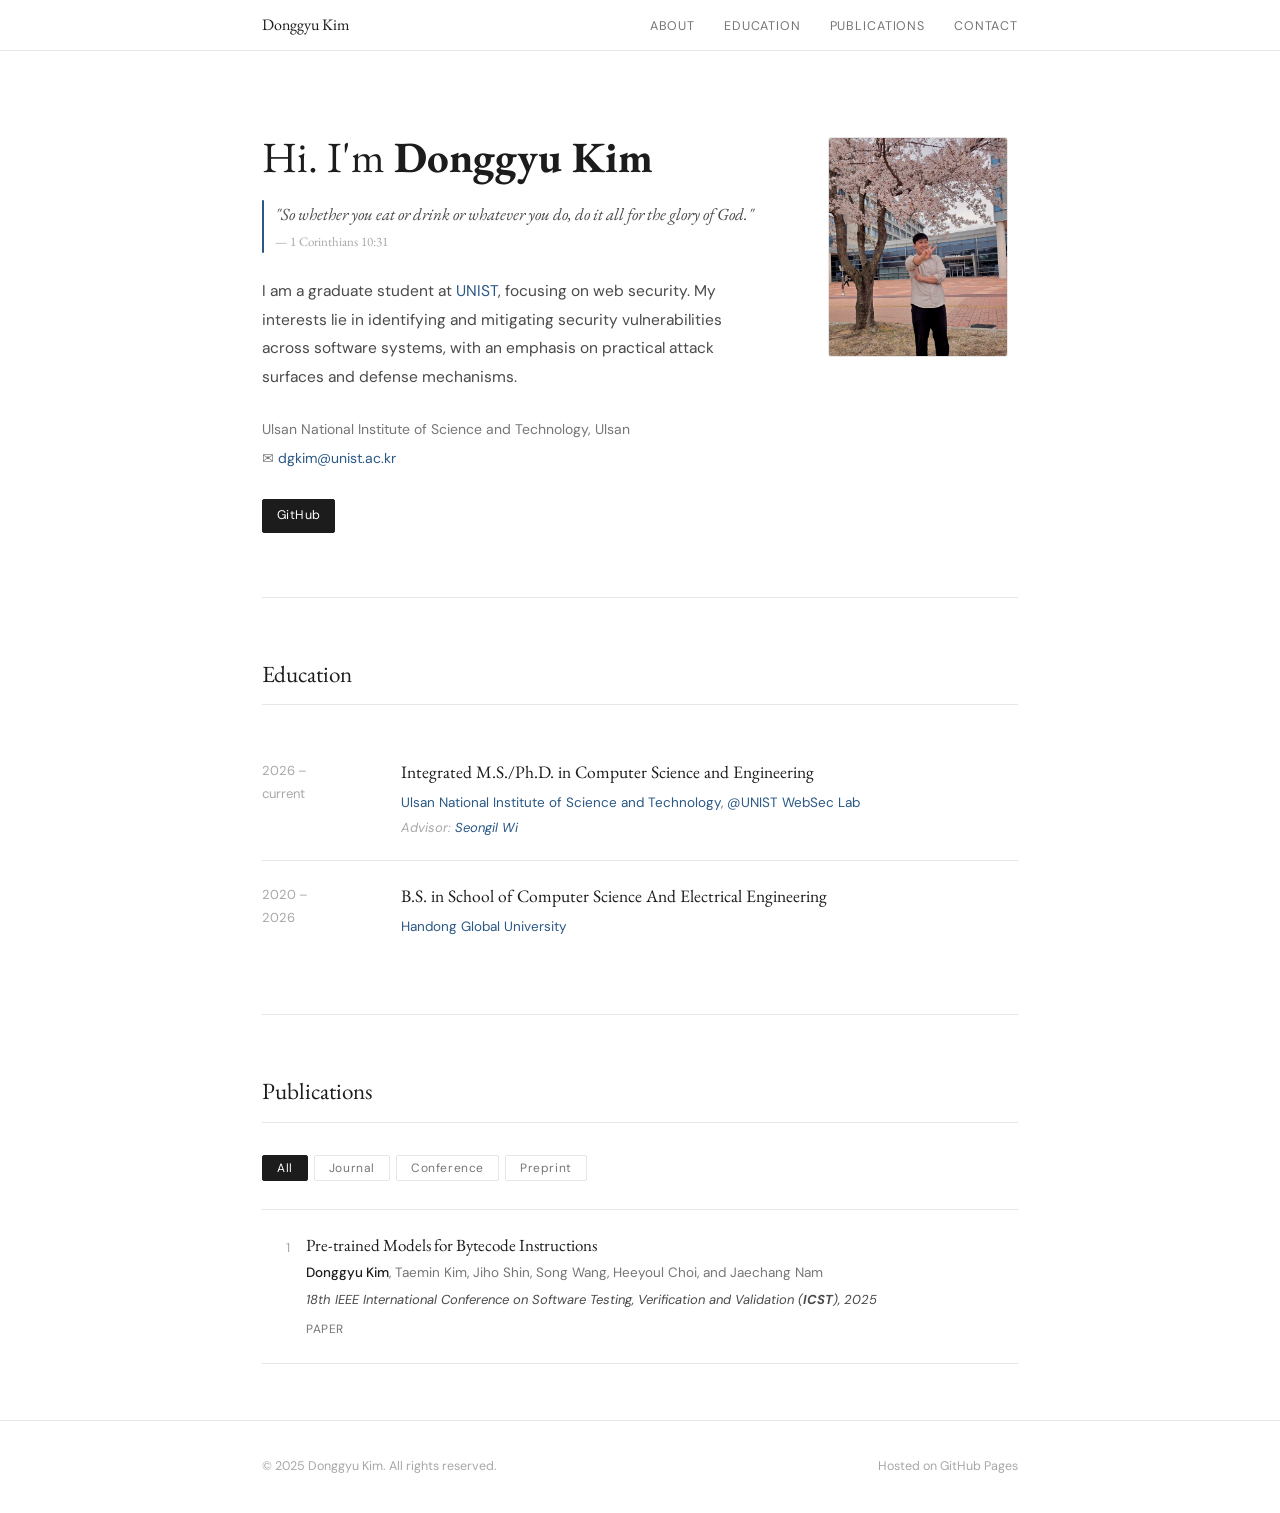
==== index.html @ 32a73284 "update pages" ====
<!DOCTYPE html>
<html lang="ko">
<head>
  <meta charset="UTF-8" />
  <meta name="viewport" content="width=device-width, initial-scale=1.0" />
  <title>Donggyu Kim</title>
  <link rel="preconnect" href="https://fonts.googleapis.com">
  <link href="https://fonts.googleapis.com/css2?family=EB+Garamond:ital,wght@0,400;0,500;1,400&family=DM+Sans:opsz,wght@9..40,300;9..40,400;9..40,500&display=swap" rel="stylesheet">
  <style>
    *, *::before, *::after { box-sizing: border-box; margin: 0; padding: 0; }

    :root {
      --text:    #1c1c1c;
      --sub:     #4a4a4a;
      --muted:   #767676;
      --faint:   #a8a8a8;
      --rule:    #e6e6e6;
      --accent:  #2a5885;
      --bg:      #ffffff;
      --serif:   'EB Garamond', Georgia, serif;
      --sans:    'DM Sans', system-ui, sans-serif;
    }

    html { scroll-behavior: smooth; }

    body {
      background: var(--bg);
      color: var(--text);
      font-family: var(--sans);
      font-size: 15px;
      line-height: 1.75;
      -webkit-font-smoothing: antialiased;
    }

    a { color: var(--accent); text-decoration: none; }
    a:hover { text-decoration: underline; }

    /* ── Nav ─────────────────────────────────── */
    nav {
      position: sticky; top: 0; z-index: 50;
      background: rgba(255,255,255,0.94);
      backdrop-filter: blur(10px);
      border-bottom: 1px solid var(--rule);
    }
    .nav-inner {
      max-width: 820px; margin: 0 auto; padding: 0 2rem;
      display: flex; align-items: center; justify-content: space-between;
      height: 50px;
    }
    .nav-name { font-family: var(--serif); font-size: 16px; color: var(--text); }
    .nav-links { display: flex; gap: 1.8rem; list-style: none; }
    .nav-links a {
      font-size: 12.5px; letter-spacing: 0.07em; text-transform: uppercase;
      color: var(--muted); text-decoration: none; transition: color .18s;
    }
    .nav-links a:hover { color: var(--text); }

    /* ── Layout ──────────────────────────────── */
    .page { max-width: 820px; margin: 0 auto; padding: 0 2rem; }

    /* ── Hero ────────────────────────────────── */
    .hero {
      display: grid;
      grid-template-columns: 1fr 190px;
      gap: 3.5rem;
      align-items: start;
      padding: 5rem 0 4rem;
      border-bottom: 1px solid var(--rule);
    }

    .hero h1 {
      font-family: var(--serif);
      font-size: clamp(1.9rem, 4vw, 2.7rem);
      font-weight: 400; line-height: 1.2;
      margin-bottom: 1.1rem;
    }

    /* 성경 구절 */
    .verse {
      display: flex; gap: 0.7rem; align-items: flex-start;
      margin-bottom: 1.5rem;
    }
    .verse-bar {
      flex-shrink: 0; width: 2px; height: auto;
      background: var(--accent); border-radius: 1px;
      align-self: stretch; min-height: 36px;
    }
    .verse-text {
      font-family: var(--serif); font-style: italic;
      font-size: 17px; color: var(--sub); line-height: 1.65;
    }
    .verse-ref {
      display: block; font-style: normal;
      font-size: 13px; color: var(--faint); margin-top: 3px;
    }

    .hero-bio {
      font-size: 15.5px; color: var(--sub);
      line-height: 1.85; margin-bottom: 1.6rem;
    }
    .hero-meta {
      display: flex; flex-direction: column; gap: 4px;
      font-size: 14px; color: var(--muted);
      margin-bottom: 1.8rem;
    }
    .hero-links { display: flex; gap: 7px; flex-wrap: wrap; }
    .chip {
      display: inline-flex; align-items: center;
      padding: 5px 14px; font-size: 12.5px; letter-spacing: 0.03em;
      border: 1px solid var(--rule); border-radius: 2px;
      color: var(--sub); text-decoration: none; transition: all .18s;
    }
    .chip:hover { border-color: var(--accent); color: var(--accent); text-decoration: none; }
    .chip-dark { background: var(--text); color: #fff; border-color: var(--text); }
    .chip-dark:hover { background: #333; color: #fff; border-color: #333; }

    /* ── Profile photo ────────────────────────── */
    .photo-wrap { padding-top: 0.4rem; }
    .photo-frame {
      width: 180px; height: 220px;
      border-radius: 3px; overflow: hidden;
      border: 1px solid var(--rule);
    }
    .photo-frame img { width: 100%; height: 100%; object-fit: cover; display: block; }
    .photo-ph {
      width: 100%; height: 100%;
      background: #f5f5f5;
      display: flex; flex-direction: column;
      align-items: center; justify-content: center;
      gap: 8px;
    }
    .photo-ph-icon { font-size: 42px; opacity: 0.25; }
    .photo-ph-label {
      font-size: 11px; color: var(--faint);
      letter-spacing: 0.08em; text-transform: uppercase;
    }

    /* ── Sections ────────────────────────────── */
    section { padding: 3.5rem 0; border-bottom: 1px solid var(--rule); }
    section:last-of-type { border-bottom: none; }

    .sec-head {
      font-family: var(--serif);
      font-size: 1.45rem; font-weight: 400;
      margin-bottom: 2rem;
      padding-bottom: 0.6rem;
      border-bottom: 1px solid var(--rule);
    }

    /* ── About ───────────────────────────────── */
    .about-text { font-size: 15.5px; color: var(--sub); line-height: 1.9; }
    .about-text p + p { margin-top: 0.9rem; }

    /* ── Education ───────────────────────────── */
    .edu-list { display: flex; flex-direction: column; }
    .edu-row {
      display: grid; grid-template-columns: 115px 1fr;
      gap: 1.5rem; padding: 1.25rem 0;
      border-bottom: 1px solid var(--rule);
    }
    .edu-row:last-child { border-bottom: none; }
    .edu-year { font-size: 13px; color: var(--faint); padding-top: 3px; }
    .edu-degree {
      font-family: var(--serif); font-size: 17.5px;
      font-weight: 400; margin-bottom: 3px;
    }
    .edu-school { font-size: 13.5px; color: var(--muted); }
    .edu-note   { font-size: 13px; color: var(--faint); font-style: italic; margin-top: 3px; }

    /* ── Publications ────────────────────────── */
    .pub-filter { display: flex; gap: 6px; margin-bottom: 1.8rem; flex-wrap: wrap; }
    .f-btn {
      padding: 4px 14px; font-family: var(--sans);
      font-size: 12px; letter-spacing: 0.05em;
      border: 1px solid var(--rule); background: transparent;
      color: var(--muted); cursor: pointer; border-radius: 2px; transition: all .18s;
    }
    .f-btn:hover, .f-btn.on { background: var(--text); color: #fff; border-color: var(--text); }

    .pub-list { display: flex; flex-direction: column; }
    .pub-item {
      display: grid; grid-template-columns: 28px 1fr;
      gap: 0 1rem; padding: 1.4rem 0;
      border-bottom: 1px solid var(--rule);
    }
    .pub-item:first-child { border-top: 1px solid var(--rule); }
    .pub-num { font-size: 13px; color: var(--faint); padding-top: 4px; text-align: right; }
    .pub-title {
      font-family: var(--serif); font-size: 17px;
      font-weight: 400; line-height: 1.45; margin-bottom: 4px;
    }
    .pub-title em { font-style: italic; color: var(--faint); font-size: 14px; }
    .pub-authors { font-size: 13.5px; color: var(--muted); margin-bottom: 4px; }
    .pub-authors strong { color: var(--text); font-weight: 500; }
    .pub-venue { font-size: 13px; color: var(--sub); font-style: italic; margin-bottom: 7px; }
    .pub-badge {
      display: inline-block; font-size: 11px; font-style: normal;
      padding: 1px 7px; border: 1px solid var(--rule); border-radius: 2px;
      color: var(--faint); letter-spacing: 0.04em; margin-left: 4px;
    }
    .pub-links { display: flex; gap: 10px; margin-top: 6px; }
    .pub-lnk {
      font-size: 12px; letter-spacing: 0.05em; text-transform: uppercase;
      color: var(--muted); border-bottom: 1px solid transparent; transition: all .15s;
    }
    .pub-lnk:hover { color: var(--accent); border-bottom-color: var(--accent); text-decoration: none; }

    /* ── Contact ─────────────────────────────── */
    .contact-row {
      display: flex; align-items: baseline; gap: 2rem;
      padding: 0.9rem 0; border-bottom: 1px solid var(--rule); font-size: 14.5px;
    }
    .contact-row:first-child { border-top: 1px solid var(--rule); }
    .ck {
      min-width: 90px; font-size: 11.5px;
      letter-spacing: 0.1em; text-transform: uppercase; color: var(--faint);
    }

    /* ── Footer ──────────────────────────────── */
    footer {
      padding: 2.2rem 0; border-top: 1px solid var(--rule);
      font-size: 12.5px; color: var(--faint);
    }
    footer .page { display: flex; justify-content: space-between; align-items: center; }

    /* ── Mobile ──────────────────────────────── */
    @media (max-width: 620px) {
      .hero { grid-template-columns: 1fr; gap: 2rem; padding: 3rem 0; }
      .photo-wrap { order: -1; }
      .photo-frame { width: 110px; height: 135px; }
      .edu-row { grid-template-columns: 1fr; gap: 3px; }
      .pub-item { grid-template-columns: 1fr; }
      .pub-num { display: none; }
      .nav-links { gap: 1rem; }
      footer .page { flex-direction: column; gap: 4px; }
    }
  </style>
</head>
<body>

<nav>
  <div class="nav-inner">
    <span class="nav-name">Donggyu Kim</span>
    <ul class="nav-links">
      <li><a href="#about">About</a></li>
      <li><a href="#education">Education</a></li>
      <li><a href="#publications">Publications</a></li>
      <li><a href="#contact">Contact</a></li>
    </ul>
  </div>
</nav>

<div class="page">

  <!-- HERO -->
  <div class="hero">
    <div>
      <h1>Hi. I'm <strong>Donggyu Kim</strong></h1>

      <!-- 성경 구절 - 원하는 구절로 교체하세요 -->
      <div class="verse">
        <div class="verse-bar"></div>
        <div class="verse-text">
          "So whether you eat or drink or whatever you do, do it all for the glory of God."
          <span class="verse-ref">— 1 Corinthians 10:31</span>
        </div>
      </div>

      <p class="hero-bio">
          I am a graduate student at <a href="#">UNIST</a>, focusing on web security.
          My interests lie in identifying and mitigating security vulnerabilities across software systems,
          with an emphasis on practical attack surfaces and defense mechanisms. 
      </p>

      <div class="hero-meta">
        <span>Ulsan National Institute of Science and Technology, Ulsan</span>
        <span>✉ <a href="mailto:dgkim@unist.ac.kr">dgkim@unist.ac.kr</a></span>
      </div>

      <div class="hero-links">
        <!-- <a href="cv.pdf" class="chip chip-dark">CV</a> -->
        <!-- <a href="https://scholar.google.com" class="chip" target="_blank">Google Scholar</a> -->
        <a href="https://github.com/ehdrb01" class="chip chip-dark" target="_blank">GitHub</a>
        <!-- <a href="https://linkedin.com/in/yourprofile" class="chip" target="_blank">LinkedIn</a> -->
      </div>
    </div>

    <!-- 프로필 사진 -->
    <div class="photo-wrap">
      <div class="photo-frame">
        <img src="images/profile.jpg" alt="Donggyu Kim">
      </div>
    </div>
  </div>

  <!-- ABOUT -->
  <!-- <section id="about">
    <h2 class="sec-head">About Me</h2>
    <div class="about-text">
      <p>
        저는 <a href="#">[소속 기관 및 학과]</a>에서 [직함]으로 재직 중입니다.
        주된 연구 관심사는 [연구 분야 A], [연구 분야 B], [연구 분야 C]입니다.
      </p>
      <p>
        현재 [현재 진행 중인 프로젝트나 연구 방향]을 탐구하고 있으며,
        [연구의 의의나 목표]를 추구하고 있습니다.
      </p>
    </div>
  </section> -->

  <!-- EDUCATION -->
  <section id="education">
    <h2 class="sec-head">Education</h2>
    <div class="edu-list">

      <div class="edu-row">
        <div class="edu-year">2026 –<br>current</div>
        <div>
          <p class="edu-degree">Integrated M.S./Ph.D. in Computer Science and Engineering</p>
          <p class="edu-school"><a href="https://www.unist.ac.kr/unist/index.do">Ulsan National Institute of Science and Technology</a>, <a href="https://websec-lab.github.io/index.html">@UNIST WebSec Lab</a></p>
          <p class="edu-note">Advisor: <a href="https://seongil-wi.github.io/">Seongil Wi</a></p>
        </div>
      </div>

      <div class="edu-row">
        <div class="edu-year">2020 –<br>2026</div>
        <div>
          <p class="edu-degree">B.S. in School of Computer Science And Electrical Engineering</p>
          <p class="edu-school"><a href="https://www.handong.edu/">Handong Global University</a></p>
        </div>
      </div>

    </div>
  </section>

  <!-- PUBLICATIONS -->
  <section id="publications">
    <h2 class="sec-head">Publications</h2>

    <div class="pub-filter">
      <button class="f-btn on" data-f="all">All</button>
      <button class="f-btn" data-f="journal">Journal</button>
      <button class="f-btn" data-f="conference">Conference</button>
      <button class="f-btn" data-f="preprint">Preprint</button>
    </div>

    <div class="pub-list" id="pubList">

    <div class="pub-item" data-type="conference">
        <div class="pub-num">1</div>
        <div>
          <p class="pub-title">Pre-trained Models for Bytecode Instructions</p>
          <p class="pub-authors"><strong>Donggyu Kim</strong>, Taemin Kim, Jiho Shin, Song Wang, Heeyoul Choi, and Jaechang Nam</p>
          <p class="pub-venue">
            <em>18th IEEE International Conference on Software Testing, Verification and Validation (<strong>ICST</strong>)</em>, 2025
            <!-- <span class="pub-badge">Conference</span> -->
          </p>
          <div class="pub-links">
            <a href="https://lifove.github.io/files/ICST_2025_byteBert_preprint.pdf" class="pub-lnk">Paper</a>
          </div>
        </div>
      </div>

      <!-- <div class="pub-item" data-type="conference">
        <div class="pub-num">1</div>
        <div>
          <p class="pub-title">논문 제목을 여기에 입력합니다 <em>(To appear)</em></p>
          <p class="pub-authors">공저자 A, 공저자 B, <strong>Your Name</strong></p>
          <p class="pub-venue">
            In <em>Proceedings of [학회명] (<strong>CONF</strong>)</em>, 2025
            <span class="pub-badge">Conference</span>
          </p>
          <div class="pub-links">
            <a href="#" class="pub-lnk">PDF</a>
            <a href="#" class="pub-lnk">arXiv</a>
            <a href="#" class="pub-lnk">Code</a>
          </div>
        </div>
      </div> -->

      <!-- <div class="pub-item" data-type="journal">
        <div class="pub-num">2</div>
        <div>
          <p class="pub-title">두 번째 논문 제목을 여기에 입력합니다</p>
          <p class="pub-authors"><strong>Your Name</strong>, 공저자 A, 공저자 B</p>
          <p class="pub-venue">
            <em>[학술지명] (<strong>JNL</strong>)</em>, 2024
            <span class="pub-badge">Journal</span>
          </p>
          <div class="pub-links">
            <a href="#" class="pub-lnk">Paper</a>
            <a href="#" class="pub-lnk">DOI</a>
            <a href="#" class="pub-lnk">GitHub</a>
          </div>
        </div>
      </div> -->

      <!-- <div class="pub-item" data-type="preprint">
        <div class="pub-num">3</div>
        <div>
          <p class="pub-title">프리프린트 논문 제목을 여기에 입력합니다</p>
          <p class="pub-authors"><strong>Your Name</strong>, 공저자 C</p>
          <p class="pub-venue">
            <em>arXiv preprint</em>, 2024
            <span class="pub-badge">Preprint</span>
          </p>
          <div class="pub-links">
            <a href="#" class="pub-lnk">arXiv</a>
            <a href="#" class="pub-lnk">Code</a>
          </div>
        </div>
      </div> -->

    </div>
  </section>

  <!-- CONTACT -->
  <!-- <section id="contact">
    <h2 class="sec-head">Contact</h2>
    <div>
      <div class="contact-row">
        <span class="ck">Email</span>
        <span><a href="mailto:your@email.com">dgkim@unist.ac.kr</a></span>
      </div>
      <div class="contact-row">
        <span class="ck">Office</span>
        <span>Bldg. 106 Rm 803-1, UNIST</span>
      </div>
      <div class="contact-row">
        <span class="ck">GitHub</span>
        <span><a href="https://github.com/ehdrb01" target="_blank">github.com/ehdrb01</a></span>
      </div>
    </div>
  </section> -->

</div>

<footer>
  <div class="page">
    <span>© 2025 Donggyu Kim. All rights reserved.</span>
    <span>Hosted on GitHub Pages</span>
  </div>
</footer>

<script>
  document.querySelectorAll('.f-btn').forEach(btn => {
    btn.addEventListener('click', () => {
      document.querySelectorAll('.f-btn').forEach(b => b.classList.remove('on'));
      btn.classList.add('on');
      const f = btn.dataset.f;
      let n = 1;
      document.querySelectorAll('.pub-item').forEach(item => {
        const show = f === 'all' || item.dataset.type === f;
        item.style.display = show ? 'grid' : 'none';
        if (show) item.querySelector('.pub-num').textContent = n++;
      });
    });
  });
</script>

</body>
</html>
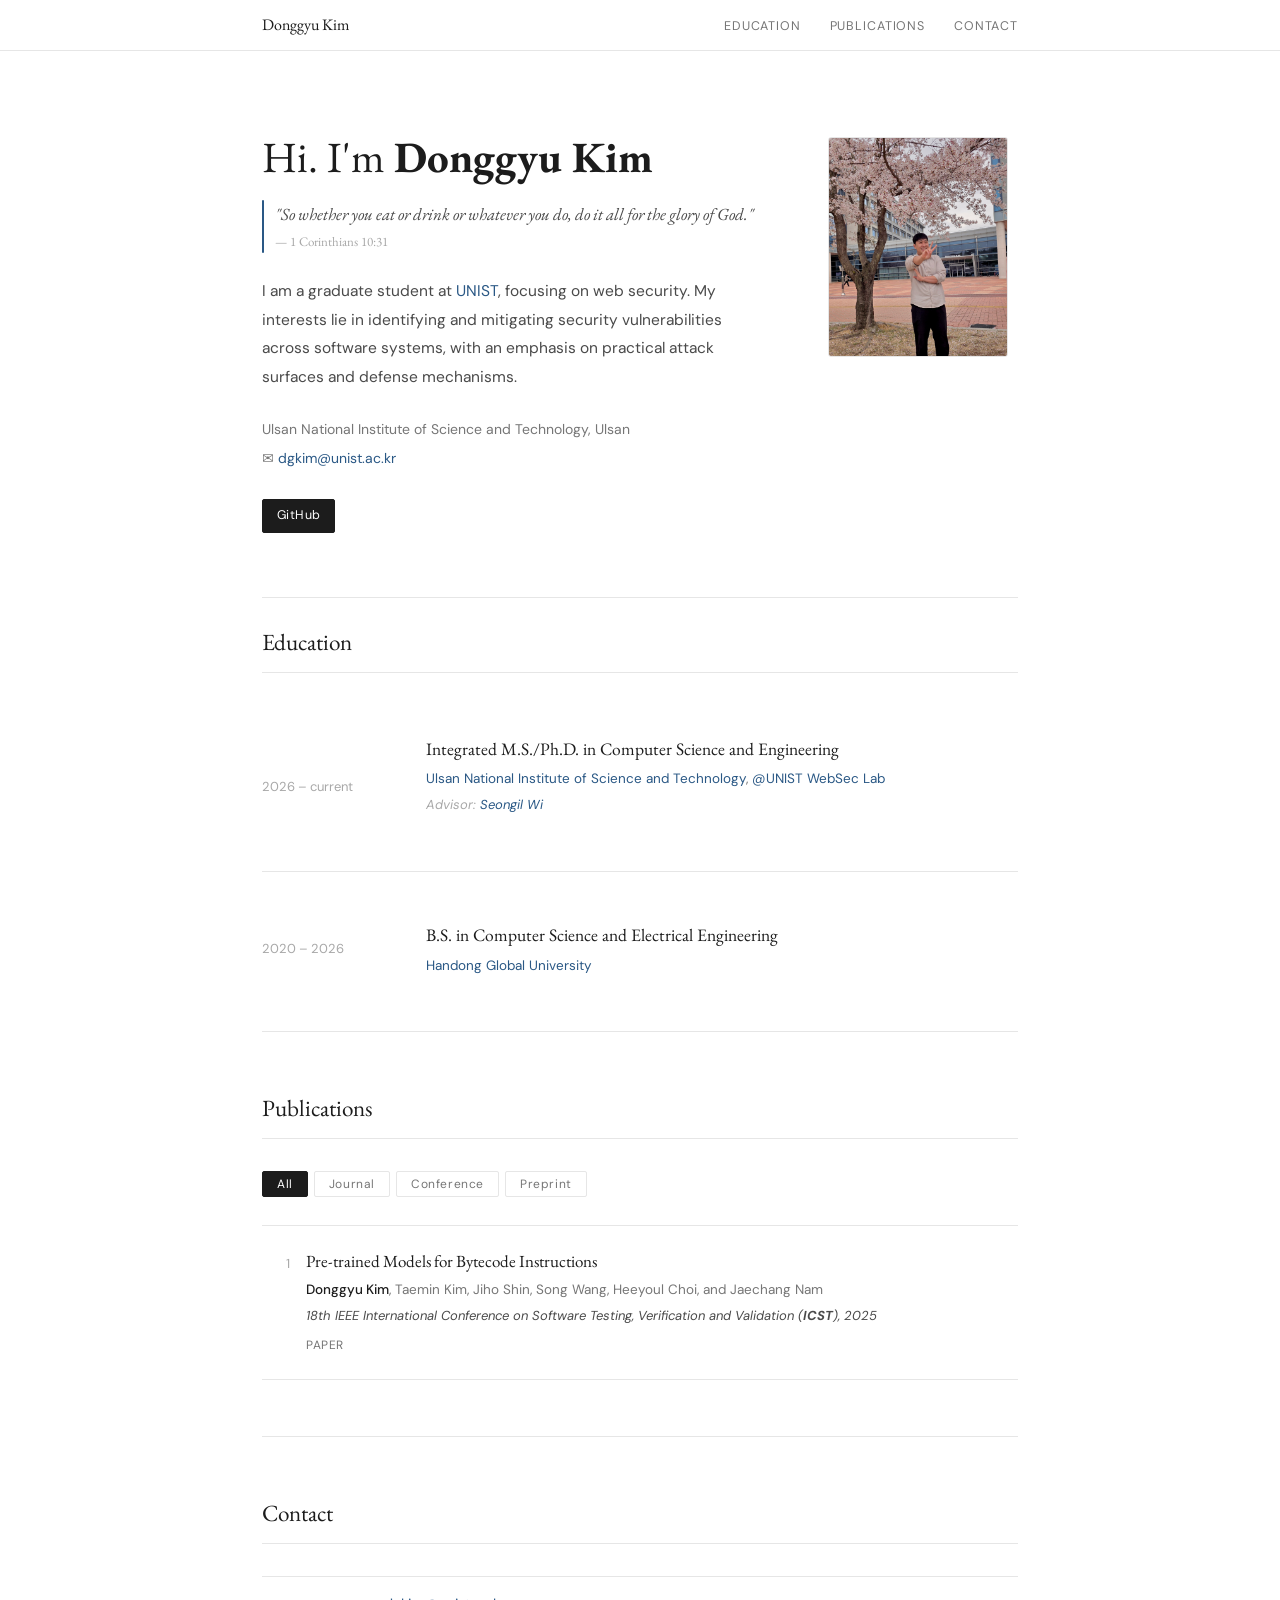
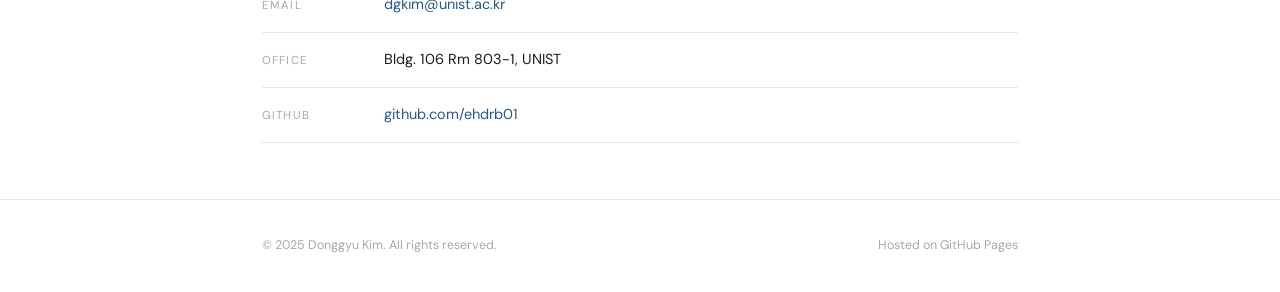
==== commit 57f99c20: "update pages:" ====
--- a/index.html
+++ b/index.html
@@ -35,7 +35,6 @@
     a { color: var(--accent); text-decoration: none; }
     a:hover { text-decoration: underline; }
 
-    /* ── Nav ─────────────────────────────────── */
     nav {
       position: sticky; top: 0; z-index: 50;
       background: rgba(255,255,255,0.94);
@@ -55,10 +54,8 @@
     }
     .nav-links a:hover { color: var(--text); }
 
-    /* ── Layout ──────────────────────────────── */
     .page { max-width: 820px; margin: 0 auto; padding: 0 2rem; }
 
-    /* ── Hero ────────────────────────────────── */
     .hero {
       display: grid;
       grid-template-columns: 1fr 190px;
@@ -75,13 +72,12 @@
       margin-bottom: 1.1rem;
     }
 
-    /* 성경 구절 */
     .verse {
       display: flex; gap: 0.7rem; align-items: flex-start;
       margin-bottom: 1.5rem;
     }
     .verse-bar {
-      flex-shrink: 0; width: 2px; height: auto;
+      flex-shrink: 0; width: 2px;
       background: var(--accent); border-radius: 1px;
       align-self: stretch; min-height: 36px;
     }
@@ -114,7 +110,6 @@
     .chip-dark { background: var(--text); color: #fff; border-color: var(--text); }
     .chip-dark:hover { background: #333; color: #fff; border-color: #333; }
 
-    /* ── Profile photo ────────────────────────── */
     .photo-wrap { padding-top: 0.4rem; }
     .photo-frame {
       width: 180px; height: 220px;
@@ -135,9 +130,9 @@
       letter-spacing: 0.08em; text-transform: uppercase;
     }
 
-    /* ── Sections ────────────────────────────── */
     section { padding: 3.5rem 0; border-bottom: 1px solid var(--rule); }
     section:last-of-type { border-bottom: none; }
+    #education { padding: 1.5rem 0; }
 
     .sec-head {
       font-family: var(--serif);
@@ -147,19 +142,30 @@
       border-bottom: 1px solid var(--rule);
     }
 
-    /* ── About ───────────────────────────────── */
     .about-text { font-size: 15.5px; color: var(--sub); line-height: 1.9; }
     .about-text p + p { margin-top: 0.9rem; }
 
-    /* ── Education ───────────────────────────── */
+    /* ── Education: 핵심 수정 부분 ── */
     .edu-list { display: flex; flex-direction: column; }
     .edu-row {
-      display: grid; grid-template-columns: 115px 1fr;
-      gap: 1.5rem; padding: 1.25rem 0;
-      border-bottom: 1px solid var(--rule);
+      display: grid;
+      grid-template-columns: 140px 1fr;
+      gap: 1.5rem;
+      padding: 1.8rem 0;
+      border-bottom: 1px solid var(--rule);
+      align-items: center;
     }
     .edu-row:last-child { border-bottom: none; }
-    .edu-year { font-size: 13px; color: var(--faint); padding-top: 3px; }
+    .edu-year {
+      font-size: 13px; color: var(--faint);
+      white-space: nowrap;
+    }
+    .edu-content {
+      display: flex;
+      flex-direction: column;
+      justify-content: center;
+      padding-top: 0rem;
+    }
     .edu-degree {
       font-family: var(--serif); font-size: 17.5px;
       font-weight: 400; margin-bottom: 3px;
@@ -167,7 +173,6 @@
     .edu-school { font-size: 13.5px; color: var(--muted); }
     .edu-note   { font-size: 13px; color: var(--faint); font-style: italic; margin-top: 3px; }
 
-    /* ── Publications ────────────────────────── */
     .pub-filter { display: flex; gap: 6px; margin-bottom: 1.8rem; flex-wrap: wrap; }
     .f-btn {
       padding: 4px 14px; font-family: var(--sans);
@@ -205,7 +210,6 @@
     }
     .pub-lnk:hover { color: var(--accent); border-bottom-color: var(--accent); text-decoration: none; }
 
-    /* ── Contact ─────────────────────────────── */
     .contact-row {
       display: flex; align-items: baseline; gap: 2rem;
       padding: 0.9rem 0; border-bottom: 1px solid var(--rule); font-size: 14.5px;
@@ -216,19 +220,18 @@
       letter-spacing: 0.1em; text-transform: uppercase; color: var(--faint);
     }
 
-    /* ── Footer ──────────────────────────────── */
     footer {
       padding: 2.2rem 0; border-top: 1px solid var(--rule);
       font-size: 12.5px; color: var(--faint);
     }
     footer .page { display: flex; justify-content: space-between; align-items: center; }
 
-    /* ── Mobile ──────────────────────────────── */
     @media (max-width: 620px) {
       .hero { grid-template-columns: 1fr; gap: 2rem; padding: 3rem 0; }
       .photo-wrap { order: -1; }
       .photo-frame { width: 110px; height: 135px; }
       .edu-row { grid-template-columns: 1fr; gap: 3px; }
+      .edu-year { white-space: normal; }
       .pub-item { grid-template-columns: 1fr; }
       .pub-num { display: none; }
       .nav-links { gap: 1rem; }
@@ -242,7 +245,6 @@
   <div class="nav-inner">
     <span class="nav-name">Donggyu Kim</span>
     <ul class="nav-links">
-      <li><a href="#about">About</a></li>
       <li><a href="#education">Education</a></li>
       <li><a href="#publications">Publications</a></li>
       <li><a href="#contact">Contact</a></li>
@@ -252,12 +254,10 @@
 
 <div class="page">
 
-  <!-- HERO -->
   <div class="hero">
     <div>
       <h1>Hi. I'm <strong>Donggyu Kim</strong></h1>
 
-      <!-- 성경 구절 - 원하는 구절로 교체하세요 -->
       <div class="verse">
         <div class="verse-bar"></div>
         <div class="verse-text">
@@ -267,9 +267,9 @@
       </div>
 
       <p class="hero-bio">
-          I am a graduate student at <a href="#">UNIST</a>, focusing on web security.
-          My interests lie in identifying and mitigating security vulnerabilities across software systems,
-          with an emphasis on practical attack surfaces and defense mechanisms. 
+        I am a graduate student at <a href="https://www.unist.ac.kr/unist/index.do">UNIST</a>, focusing on web security.
+        My interests lie in identifying and mitigating security vulnerabilities across software systems,
+        with an emphasis on practical attack surfaces and defense mechanisms.
       </p>
 
       <div class="hero-meta">
@@ -278,54 +278,39 @@
       </div>
 
       <div class="hero-links">
-        <!-- <a href="cv.pdf" class="chip chip-dark">CV</a> -->
-        <!-- <a href="https://scholar.google.com" class="chip" target="_blank">Google Scholar</a> -->
         <a href="https://github.com/ehdrb01" class="chip chip-dark" target="_blank">GitHub</a>
-        <!-- <a href="https://linkedin.com/in/yourprofile" class="chip" target="_blank">LinkedIn</a> -->
-      </div>
-    </div>
-
-    <!-- 프로필 사진 -->
+      </div>
+    </div>
+
     <div class="photo-wrap">
       <div class="photo-frame">
-        <img src="images/profile.jpg" alt="Donggyu Kim">
+        <img src="images/profile.jpg" alt="Donggyu Kim"
+             onerror="this.parentElement.innerHTML='<div class=\'photo-ph\'><div class=\'photo-ph-icon\'>🪪</div><span class=\'photo-ph-label\'>Profile Photo</span></div>'">
       </div>
     </div>
   </div>
-
-  <!-- ABOUT -->
-  <!-- <section id="about">
-    <h2 class="sec-head">About Me</h2>
-    <div class="about-text">
-      <p>
-        저는 <a href="#">[소속 기관 및 학과]</a>에서 [직함]으로 재직 중입니다.
-        주된 연구 관심사는 [연구 분야 A], [연구 분야 B], [연구 분야 C]입니다.
-      </p>
-      <p>
-        현재 [현재 진행 중인 프로젝트나 연구 방향]을 탐구하고 있으며,
-        [연구의 의의나 목표]를 추구하고 있습니다.
-      </p>
-    </div>
-  </section> -->
 
   <!-- EDUCATION -->
   <section id="education">
     <h2 class="sec-head">Education</h2>
     <div class="edu-list">
-
       <div class="edu-row">
-        <div class="edu-year">2026 –<br>current</div>
-        <div>
+        <div class="edu-year">2026 – current</div>
+        <div class="edu-content">
           <p class="edu-degree">Integrated M.S./Ph.D. in Computer Science and Engineering</p>
-          <p class="edu-school"><a href="https://www.unist.ac.kr/unist/index.do">Ulsan National Institute of Science and Technology</a>, <a href="https://websec-lab.github.io/index.html">@UNIST WebSec Lab</a></p>
+          <p class="edu-school">
+            <a href="https://www.unist.ac.kr/unist/index.do">Ulsan National Institute of Science and Technology</a>,
+            <a href="https://websec-lab.github.io/index.html">@UNIST WebSec Lab</a>
+          </p>
           <p class="edu-note">Advisor: <a href="https://seongil-wi.github.io/">Seongil Wi</a></p>
+          <div style="height: 25px;"></div>
         </div>
       </div>
-
+<div style="height: 20px;"></div>
       <div class="edu-row">
-        <div class="edu-year">2020 –<br>2026</div>
-        <div>
-          <p class="edu-degree">B.S. in School of Computer Science And Electrical Engineering</p>
+        <div class="edu-year">2020 – 2026</div>
+        <div class="edu-content">
+          <p class="edu-degree">B.S. in Computer Science and Electrical Engineering</p>
           <p class="edu-school"><a href="https://www.handong.edu/">Handong Global University</a></p>
         </div>
       </div>
@@ -346,14 +331,13 @@
 
     <div class="pub-list" id="pubList">
 
-    <div class="pub-item" data-type="conference">
+      <div class="pub-item" data-type="conference">
         <div class="pub-num">1</div>
         <div>
           <p class="pub-title">Pre-trained Models for Bytecode Instructions</p>
           <p class="pub-authors"><strong>Donggyu Kim</strong>, Taemin Kim, Jiho Shin, Song Wang, Heeyoul Choi, and Jaechang Nam</p>
           <p class="pub-venue">
             <em>18th IEEE International Conference on Software Testing, Verification and Validation (<strong>ICST</strong>)</em>, 2025
-            <!-- <span class="pub-badge">Conference</span> -->
           </p>
           <div class="pub-links">
             <a href="https://lifove.github.io/files/ICST_2025_byteBert_preprint.pdf" class="pub-lnk">Paper</a>
@@ -361,66 +345,16 @@
         </div>
       </div>
 
-      <!-- <div class="pub-item" data-type="conference">
-        <div class="pub-num">1</div>
-        <div>
-          <p class="pub-title">논문 제목을 여기에 입력합니다 <em>(To appear)</em></p>
-          <p class="pub-authors">공저자 A, 공저자 B, <strong>Your Name</strong></p>
-          <p class="pub-venue">
-            In <em>Proceedings of [학회명] (<strong>CONF</strong>)</em>, 2025
-            <span class="pub-badge">Conference</span>
-          </p>
-          <div class="pub-links">
-            <a href="#" class="pub-lnk">PDF</a>
-            <a href="#" class="pub-lnk">arXiv</a>
-            <a href="#" class="pub-lnk">Code</a>
-          </div>
-        </div>
-      </div> -->
-
-      <!-- <div class="pub-item" data-type="journal">
-        <div class="pub-num">2</div>
-        <div>
-          <p class="pub-title">두 번째 논문 제목을 여기에 입력합니다</p>
-          <p class="pub-authors"><strong>Your Name</strong>, 공저자 A, 공저자 B</p>
-          <p class="pub-venue">
-            <em>[학술지명] (<strong>JNL</strong>)</em>, 2024
-            <span class="pub-badge">Journal</span>
-          </p>
-          <div class="pub-links">
-            <a href="#" class="pub-lnk">Paper</a>
-            <a href="#" class="pub-lnk">DOI</a>
-            <a href="#" class="pub-lnk">GitHub</a>
-          </div>
-        </div>
-      </div> -->
-
-      <!-- <div class="pub-item" data-type="preprint">
-        <div class="pub-num">3</div>
-        <div>
-          <p class="pub-title">프리프린트 논문 제목을 여기에 입력합니다</p>
-          <p class="pub-authors"><strong>Your Name</strong>, 공저자 C</p>
-          <p class="pub-venue">
-            <em>arXiv preprint</em>, 2024
-            <span class="pub-badge">Preprint</span>
-          </p>
-          <div class="pub-links">
-            <a href="#" class="pub-lnk">arXiv</a>
-            <a href="#" class="pub-lnk">Code</a>
-          </div>
-        </div>
-      </div> -->
-
     </div>
   </section>
 
   <!-- CONTACT -->
-  <!-- <section id="contact">
+  <section id="contact">
     <h2 class="sec-head">Contact</h2>
     <div>
       <div class="contact-row">
         <span class="ck">Email</span>
-        <span><a href="mailto:your@email.com">dgkim@unist.ac.kr</a></span>
+        <span><a href="mailto:dgkim@unist.ac.kr">dgkim@unist.ac.kr</a></span>
       </div>
       <div class="contact-row">
         <span class="ck">Office</span>
@@ -431,7 +365,7 @@
         <span><a href="https://github.com/ehdrb01" target="_blank">github.com/ehdrb01</a></span>
       </div>
     </div>
-  </section> -->
+  </section>
 
 </div>
 
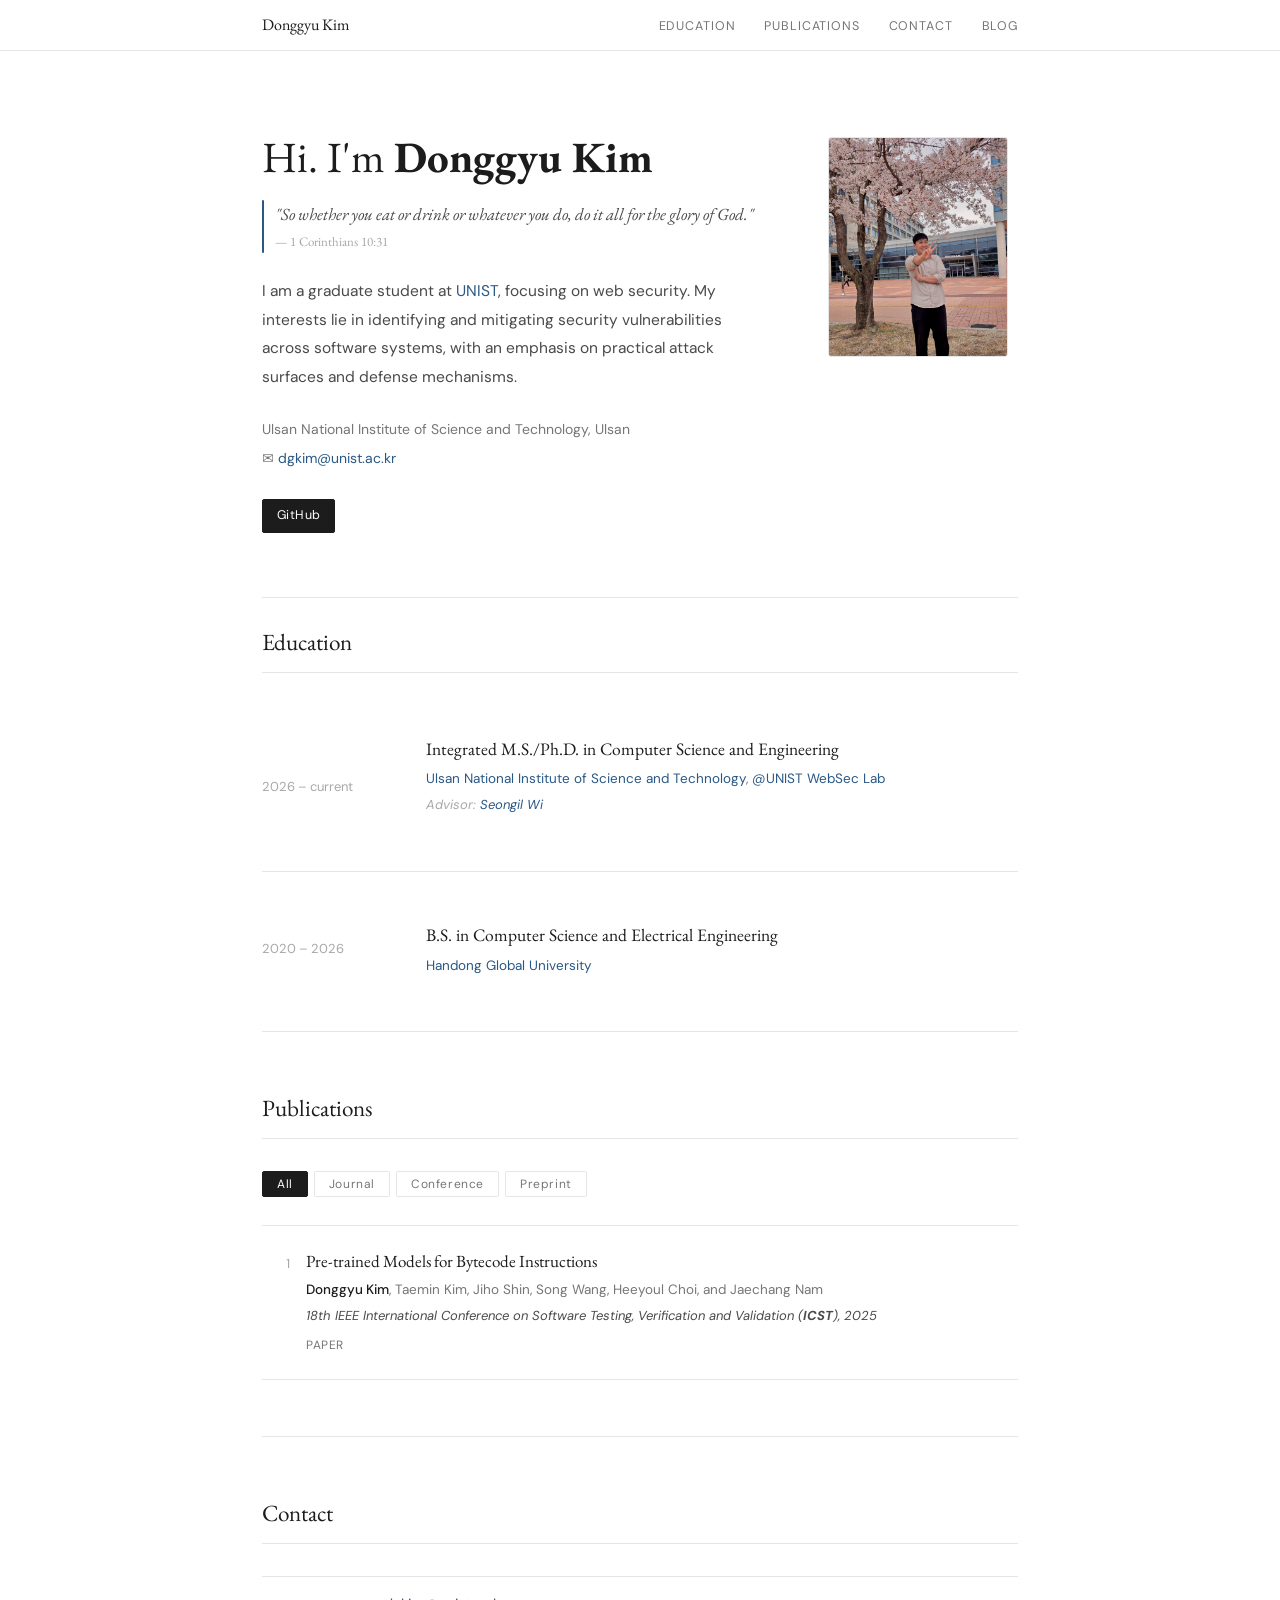
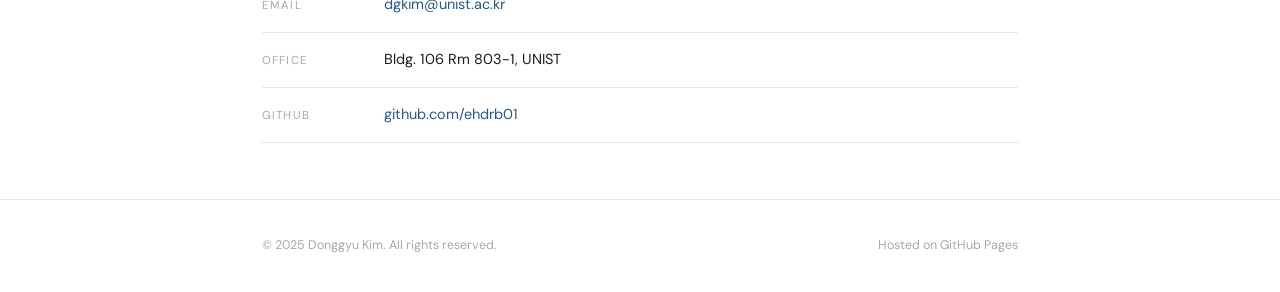
==== commit 032099da: "add blog section" ====
--- a/index.html
+++ b/index.html
@@ -243,11 +243,12 @@
 
 <nav>
   <div class="nav-inner">
-    <span class="nav-name">Donggyu Kim</span>
+    <a href="index.html" class="nav-name">Donggyu Kim</a>
     <ul class="nav-links">
       <li><a href="#education">Education</a></li>
       <li><a href="#publications">Publications</a></li>
       <li><a href="#contact">Contact</a></li>
+      <li><a href="blog.html">Blog</a></li>
     </ul>
   </div>
 </nav>
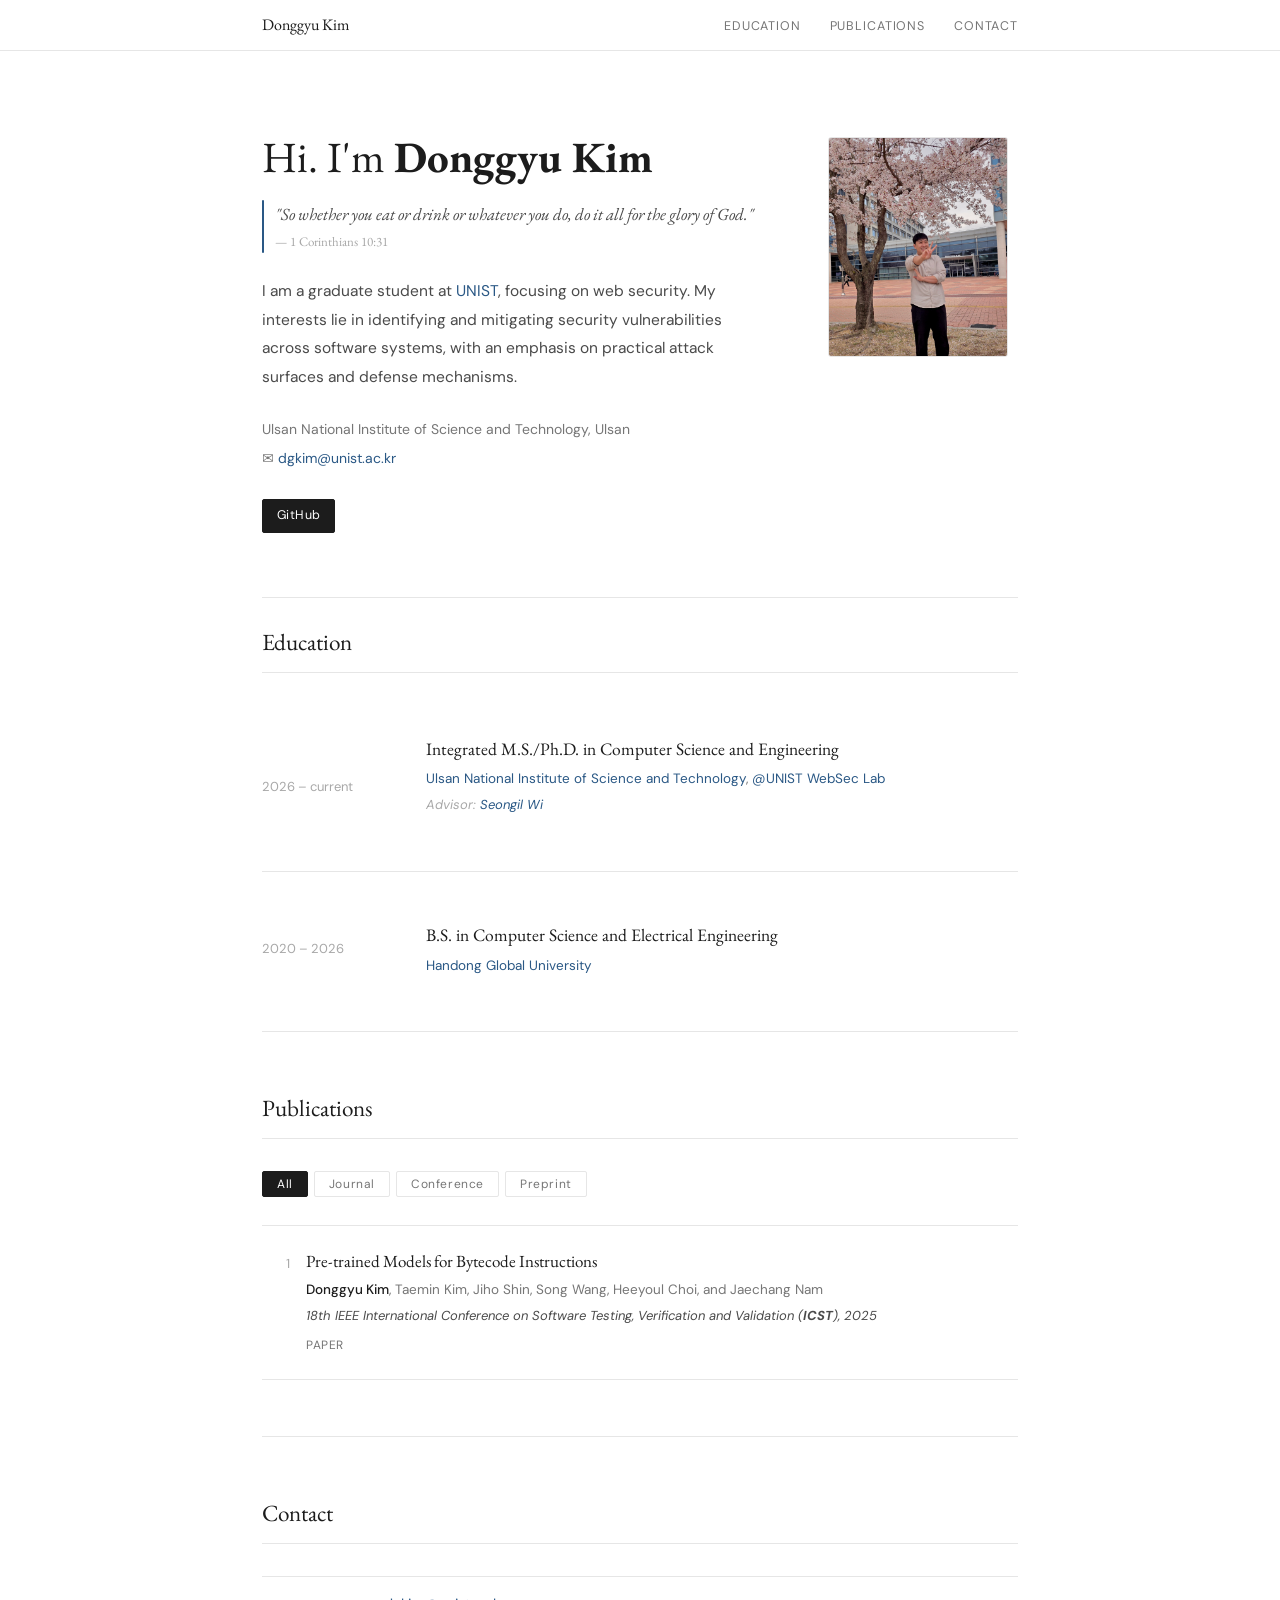
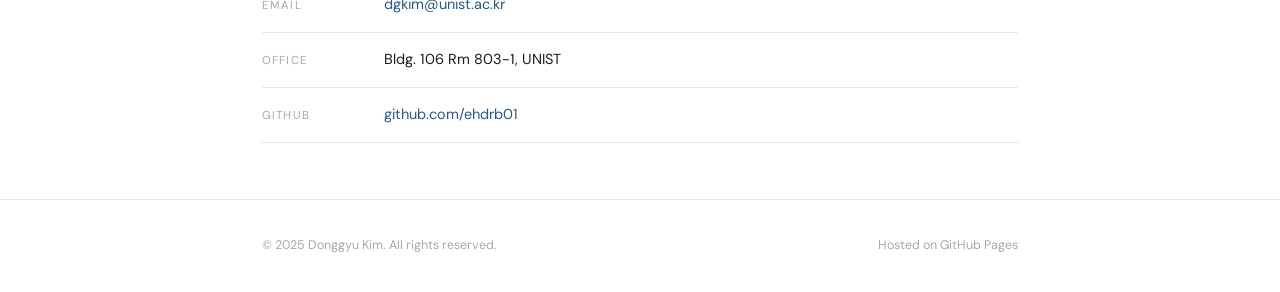
==== commit e14d4ed2: "update blogs" ====
--- a/index.html
+++ b/index.html
@@ -115,8 +115,11 @@
       width: 180px; height: 220px;
       border-radius: 3px; overflow: hidden;
       border: 1px solid var(--rule);
-    }
-    .photo-frame img { width: 100%; height: 100%; object-fit: cover; display: block; }
+      cursor: pointer;
+      transition: opacity 0.3s, border-color 0.2s;
+      user-select: none;
+    }
+    .photo-frame img { width: 100%; height: 100%; object-fit: cover; display: block; pointer-events: none; }
     .photo-ph {
       width: 100%; height: 100%;
       background: #f5f5f5;
@@ -130,6 +133,9 @@
       letter-spacing: 0.08em; text-transform: uppercase;
     }
 
+    /* easter egg 피드백 도트 */
+    .click-dots { display: none; }
+
     section { padding: 3.5rem 0; border-bottom: 1px solid var(--rule); }
     section:last-of-type { border-bottom: none; }
     #education { padding: 1.5rem 0; }
@@ -145,7 +151,6 @@
     .about-text { font-size: 15.5px; color: var(--sub); line-height: 1.9; }
     .about-text p + p { margin-top: 0.9rem; }
 
-    /* ── Education: 핵심 수정 부분 ── */
     .edu-list { display: flex; flex-direction: column; }
     .edu-row {
       display: grid;
@@ -156,15 +161,10 @@
       align-items: center;
     }
     .edu-row:last-child { border-bottom: none; }
-    .edu-year {
-      font-size: 13px; color: var(--faint);
-      white-space: nowrap;
-    }
+    .edu-year { font-size: 13px; color: var(--faint); white-space: nowrap; }
     .edu-content {
-      display: flex;
-      flex-direction: column;
-      justify-content: center;
-      padding-top: 0rem;
+      display: flex; flex-direction: column;
+      justify-content: center; padding-top: 0rem;
     }
     .edu-degree {
       font-family: var(--serif); font-size: 17.5px;
@@ -248,7 +248,6 @@
       <li><a href="#education">Education</a></li>
       <li><a href="#publications">Publications</a></li>
       <li><a href="#contact">Contact</a></li>
-      <li><a href="blog.html">Blog</a></li>
     </ul>
   </div>
 </nav>
@@ -284,9 +283,17 @@
     </div>
 
     <div class="photo-wrap">
-      <div class="photo-frame">
+      <div class="photo-frame" id="photoFrame">
         <img src="images/profile.jpg" alt="Donggyu Kim"
              onerror="this.parentElement.innerHTML='<div class=\'photo-ph\'><div class=\'photo-ph-icon\'>🪪</div><span class=\'photo-ph-label\'>Profile Photo</span></div>'">
+      </div>
+      <!-- easter egg 피드백 도트 -->
+      <div class="click-dots" id="clickDots">
+        <div class="click-dot" id="dot0"></div>
+        <div class="click-dot" id="dot1"></div>
+        <div class="click-dot" id="dot2"></div>
+        <div class="click-dot" id="dot3"></div>
+        <div class="click-dot" id="dot4"></div>
       </div>
     </div>
   </div>
@@ -307,7 +314,7 @@
           <div style="height: 25px;"></div>
         </div>
       </div>
-<div style="height: 20px;"></div>
+      <div style="height: 20px;"></div>
       <div class="edu-row">
         <div class="edu-year">2020 – 2026</div>
         <div class="edu-content">
@@ -315,7 +322,6 @@
           <p class="edu-school"><a href="https://www.handong.edu/">Handong Global University</a></p>
         </div>
       </div>
-
     </div>
   </section>
 
@@ -331,7 +337,6 @@
     </div>
 
     <div class="pub-list" id="pubList">
-
       <div class="pub-item" data-type="conference">
         <div class="pub-num">1</div>
         <div>
@@ -345,7 +350,6 @@
           </div>
         </div>
       </div>
-
     </div>
   </section>
 
@@ -378,6 +382,7 @@
 </footer>
 
 <script>
+  // ── Publications filter ──
   document.querySelectorAll('.f-btn').forEach(btn => {
     btn.addEventListener('click', () => {
       document.querySelectorAll('.f-btn').forEach(b => b.classList.remove('on'));
@@ -391,6 +396,45 @@
       });
     });
   });
+
+  // ── Easter egg: 사진 5번 빠르게 클릭 → blog.html ──
+  (function () {
+    const frame = document.getElementById('photoFrame');
+    const dots  = [0,1,2,3,4].map(i => document.getElementById('dot' + i));
+    const TOTAL = 5;
+    const WINDOW_MS = 800; // 클릭 간 허용 시간
+    let count = 0;
+    let timer = null;
+
+    function reset() {
+      count = 0;
+      dots.forEach(d => d.classList.remove('lit'));
+    }
+
+    frame.addEventListener('click', () => {
+      clearTimeout(timer);
+      count++;
+
+      // 도트 하나씩 켜기
+      if (count <= TOTAL) dots[count - 1].classList.add('lit');
+
+      if (count >= TOTAL) {
+        // 5번 달성 → 페이드 후 이동
+        frame.style.opacity = '0';
+        setTimeout(() => { window.location.href = 'blog.html'; }, 300);
+        return;
+      }
+
+      // 800ms 안에 다음 클릭 없으면 리셋
+      timer = setTimeout(reset, WINDOW_MS);
+    });
+
+    // 뒤로가기로 돌아왔을 때 사진 복구
+    window.addEventListener('pageshow', () => {
+      frame.style.opacity = '1';
+      reset();
+    });
+  })();
 </script>
 
 </body>
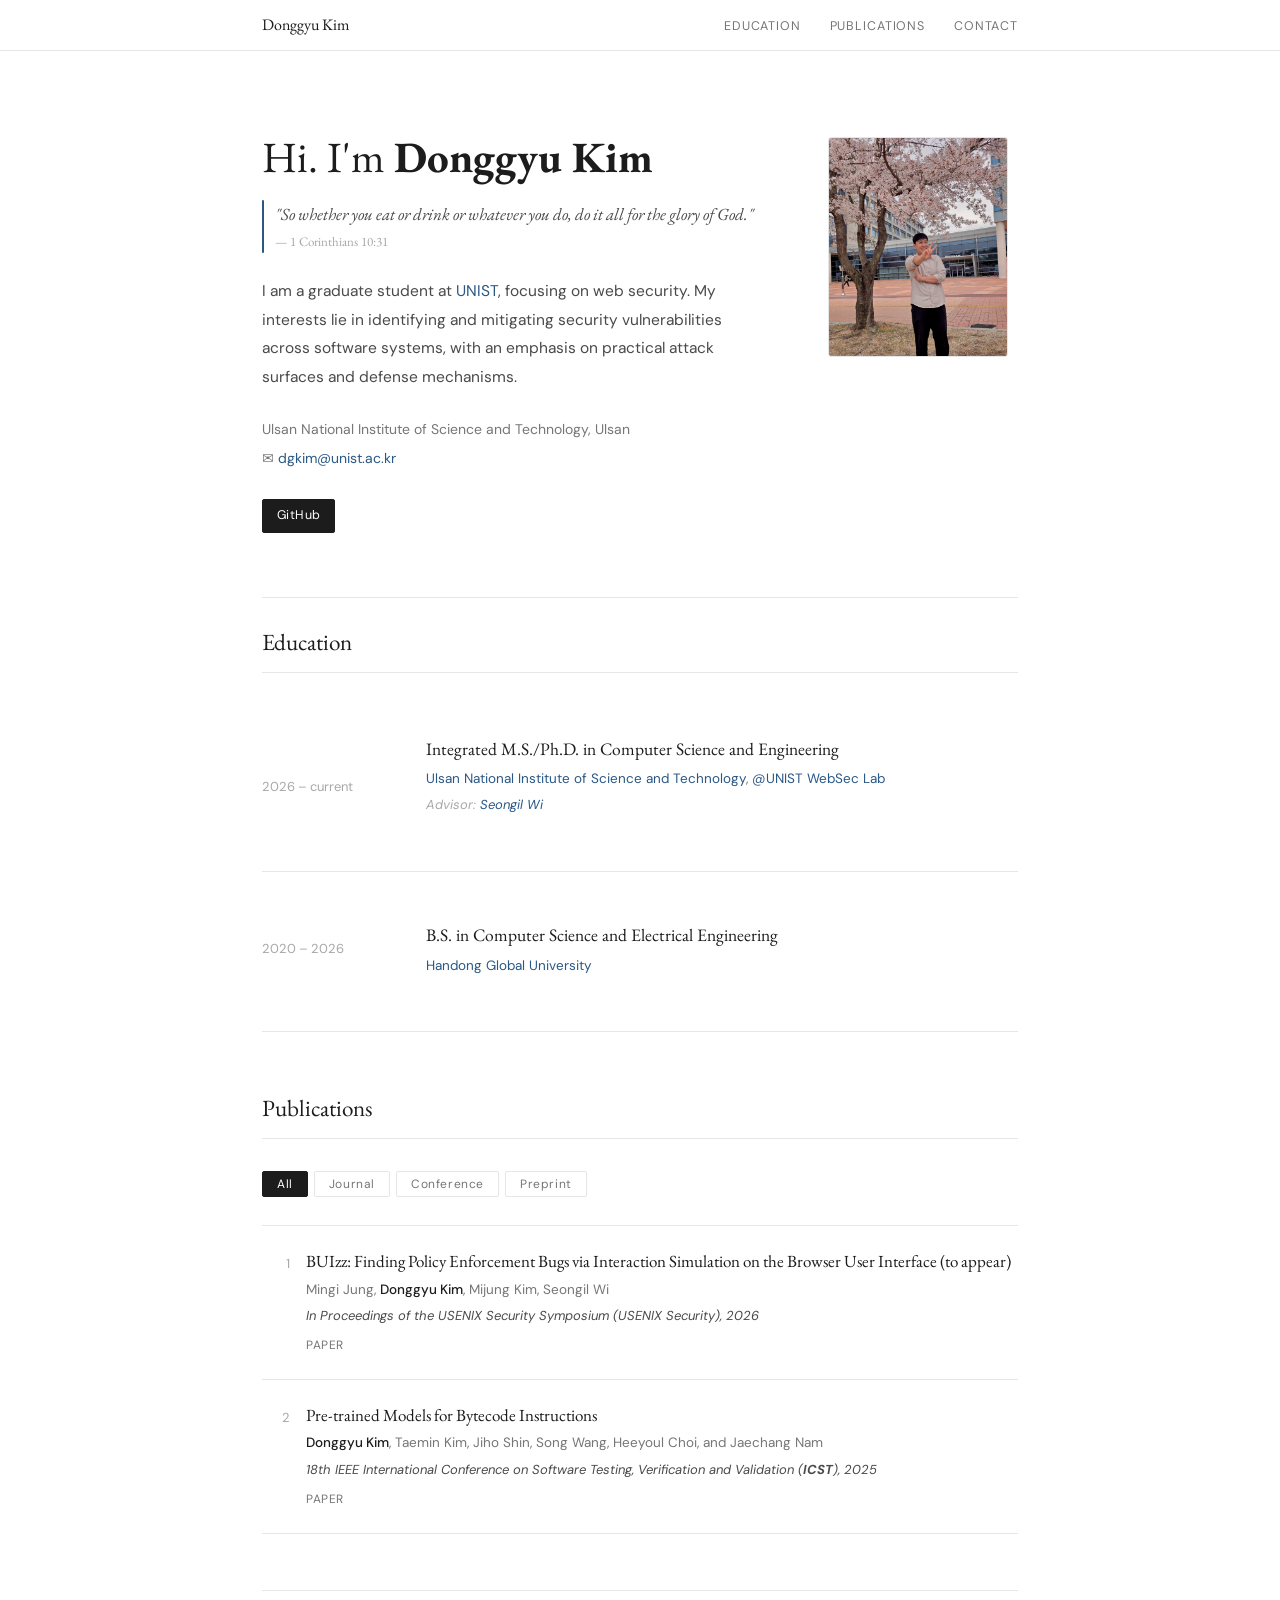
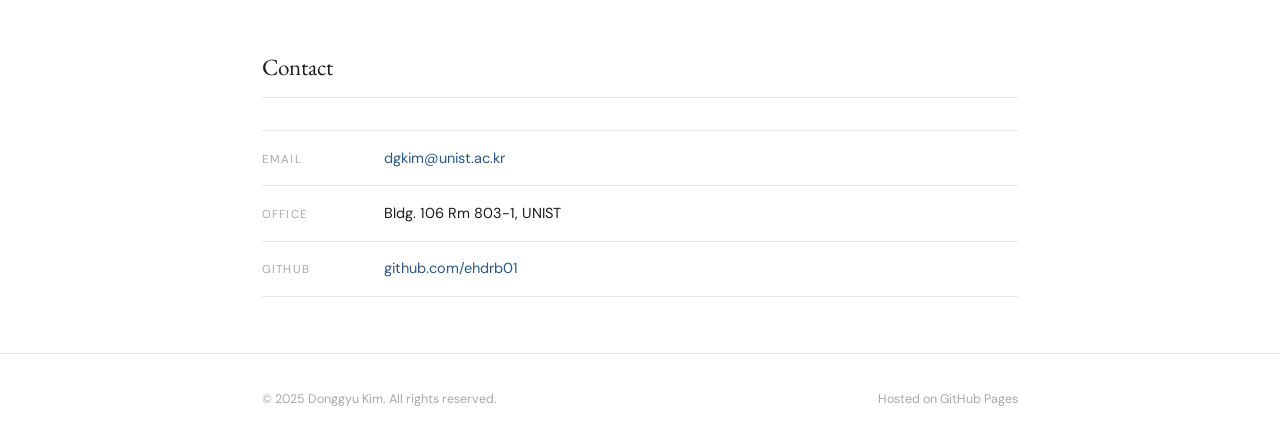
==== commit 403ee31e: "Update index.html" ====
--- a/index.html
+++ b/index.html
@@ -340,6 +340,19 @@
       <div class="pub-item" data-type="conference">
         <div class="pub-num">1</div>
         <div>
+          <p class="pub-title">BUIzz: Finding Policy Enforcement Bugs via Interaction Simulation on the Browser User Interface (to appear)</p>
+          <p class="pub-authors">Mingi Jung, <strong>Donggyu Kim</strong>, Mijung Kim, Seongil Wi</p>
+          <p class="pub-venue">
+            <em>In Proceedings of the USENIX Security Symposium (USENIX Security)</em>, 2026
+          </p>
+          <div class="pub-links">
+            <a href="https://lifove.github.io/files/ICST_2025_byteBert_preprint.pdf" class="pub-lnk">Paper</a>
+          </div>
+        </div>
+      </div>
+      <div class="pub-item" data-type="conference">
+        <div class="pub-num">2</div>
+        <div>
           <p class="pub-title">Pre-trained Models for Bytecode Instructions</p>
           <p class="pub-authors"><strong>Donggyu Kim</strong>, Taemin Kim, Jiho Shin, Song Wang, Heeyoul Choi, and Jaechang Nam</p>
           <p class="pub-venue">
@@ -438,4 +451,4 @@
 </script>
 
 </body>
-</html>+</html>
